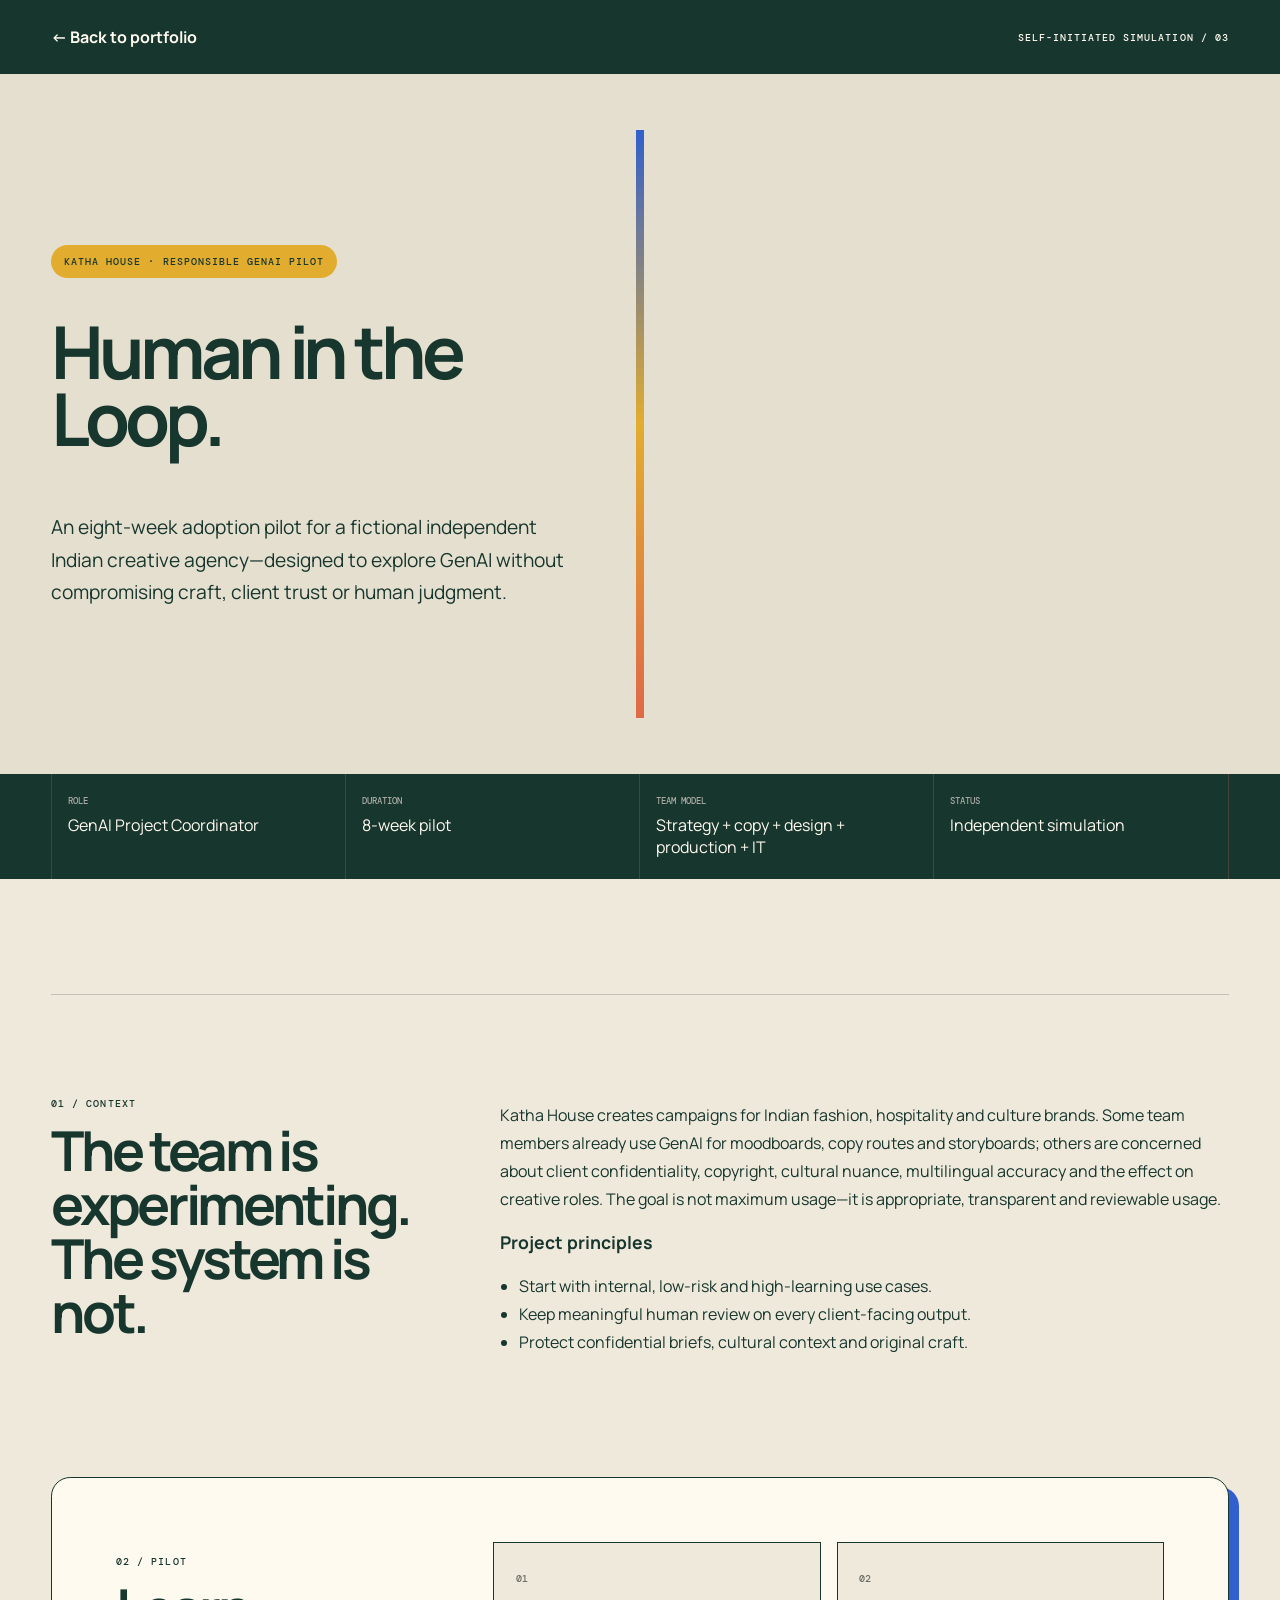
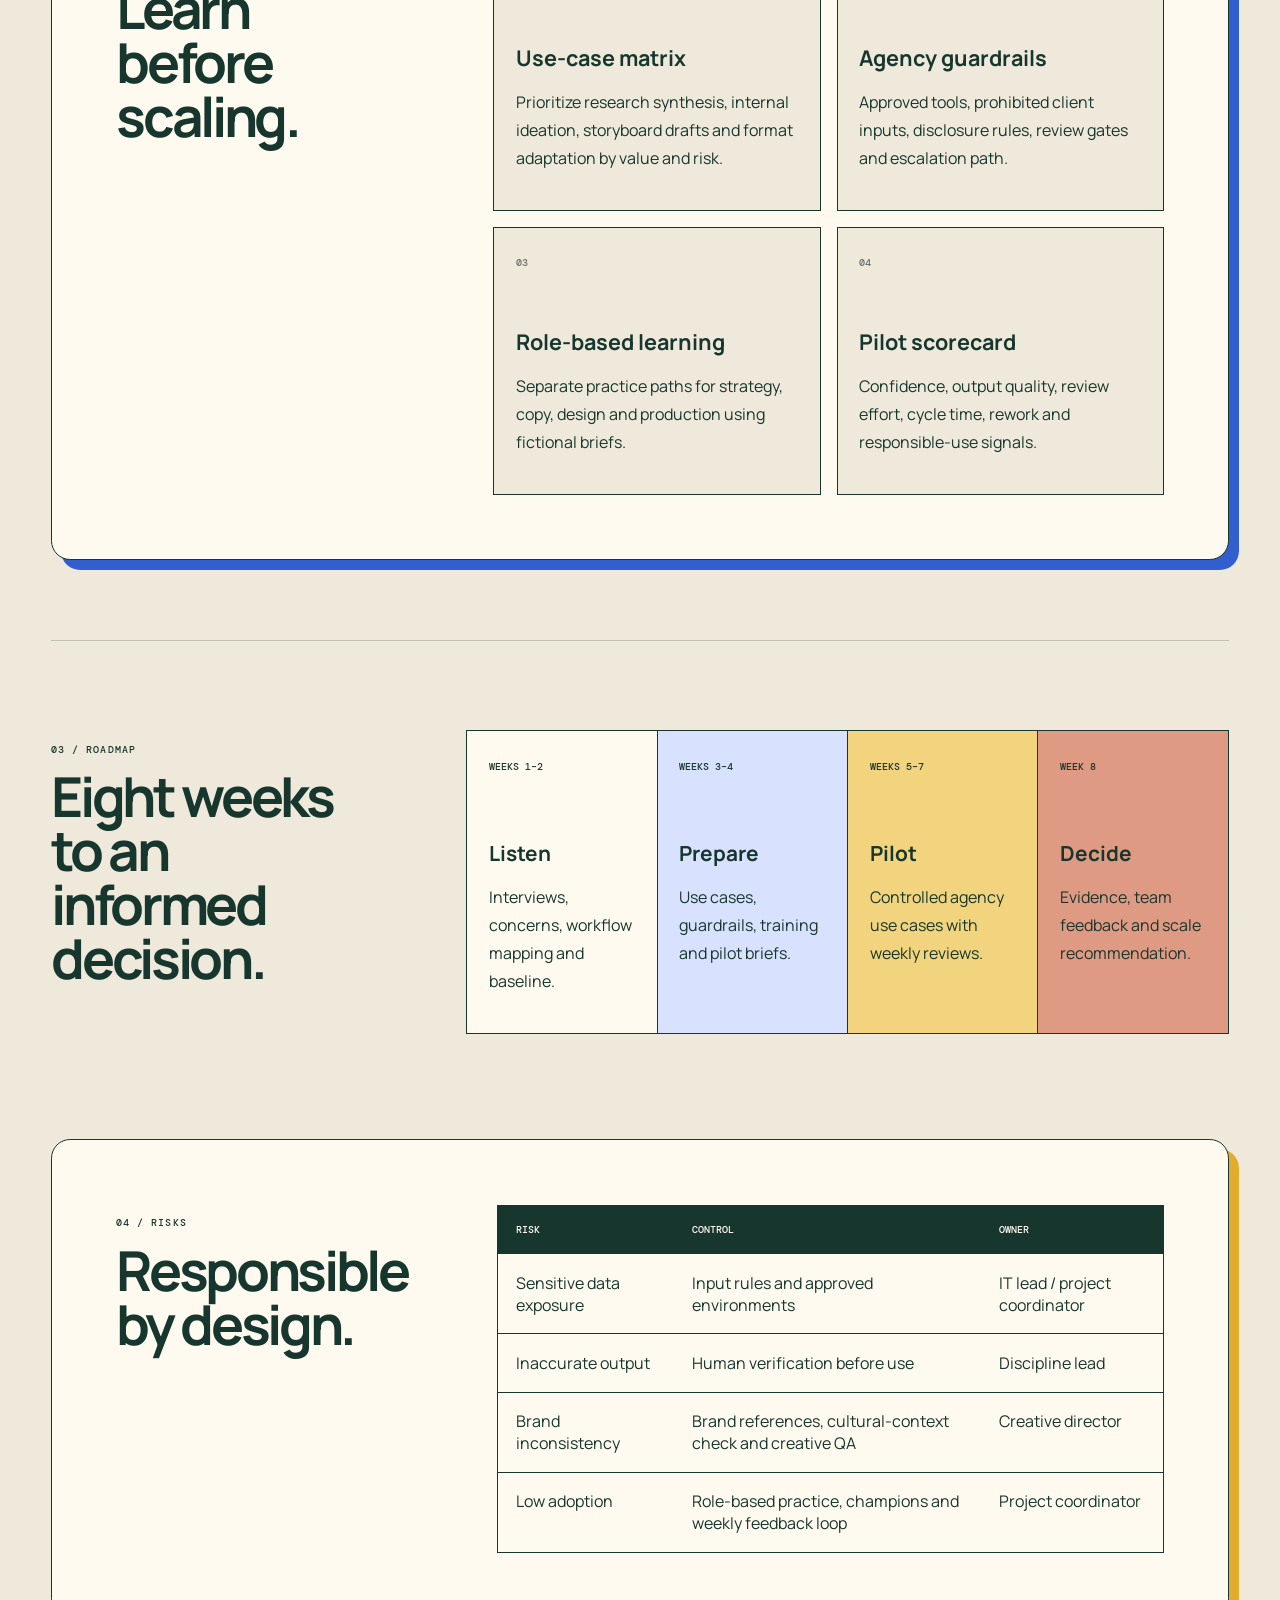
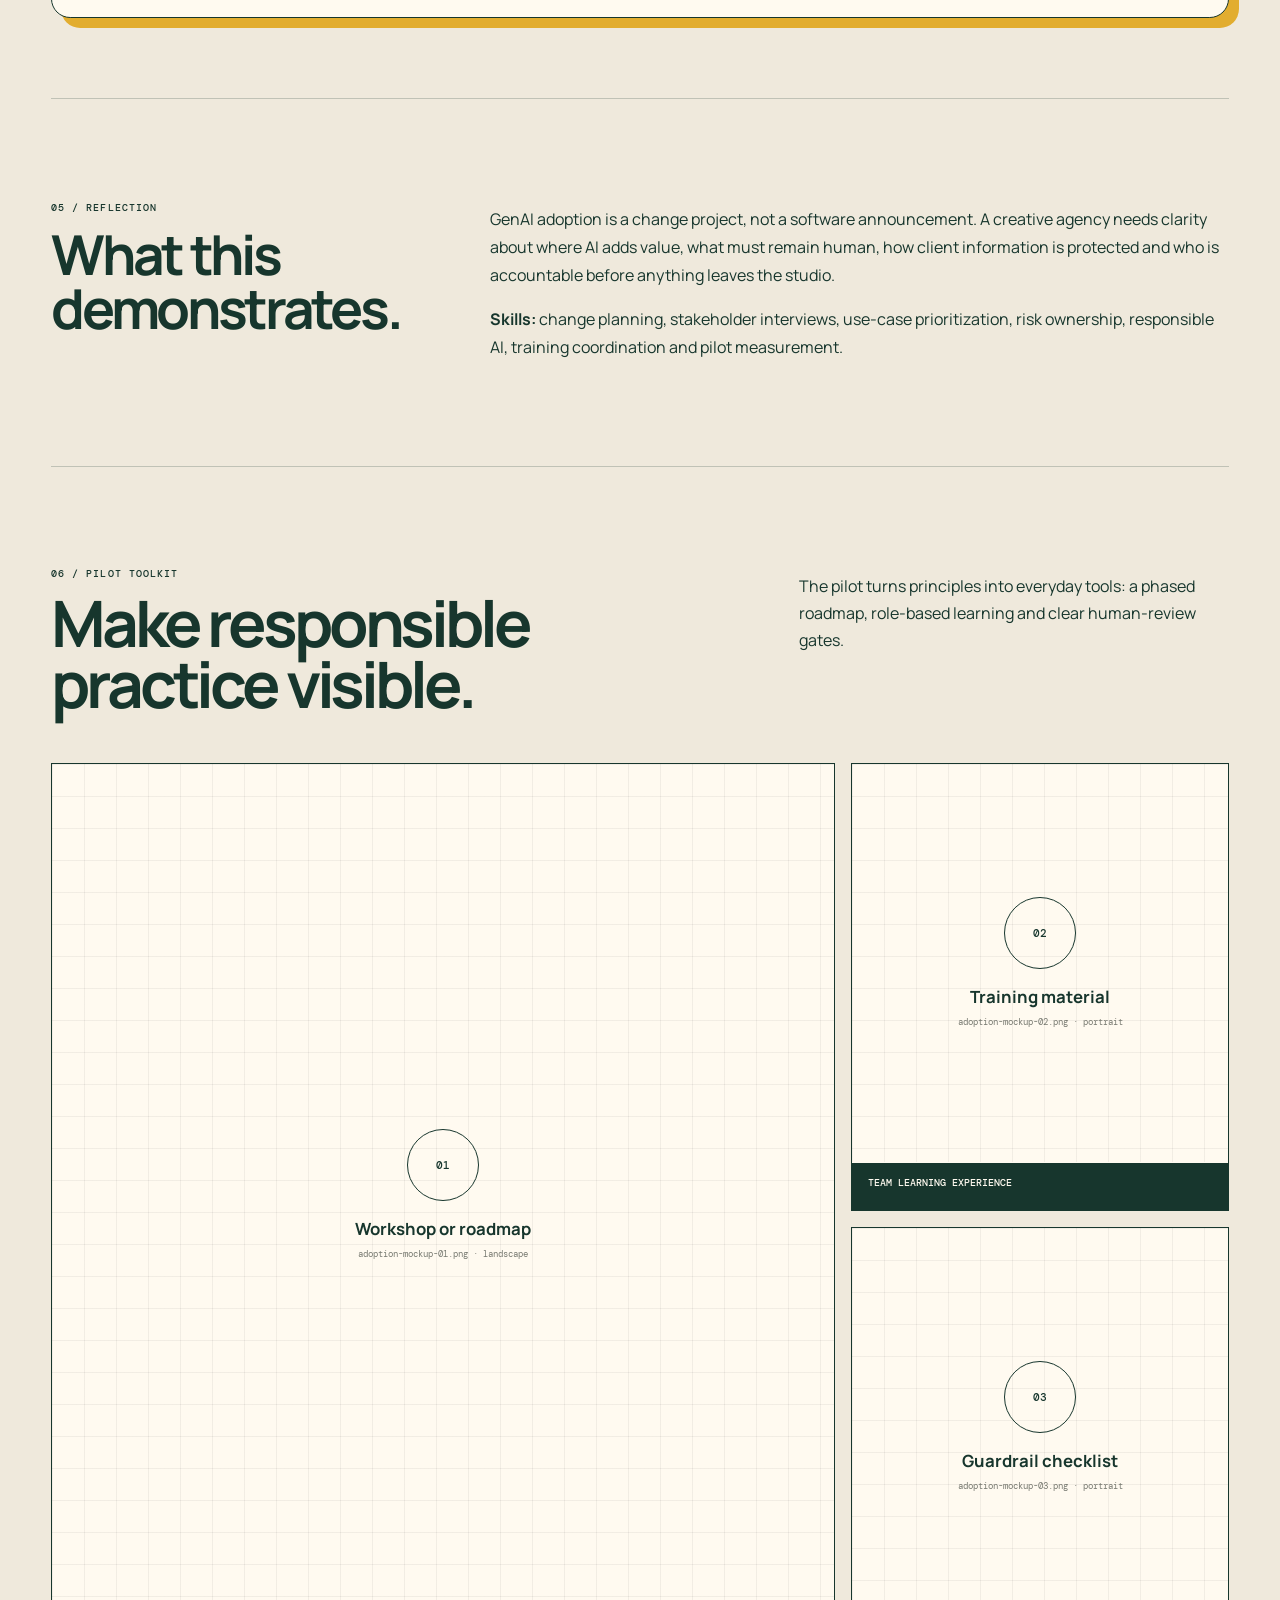
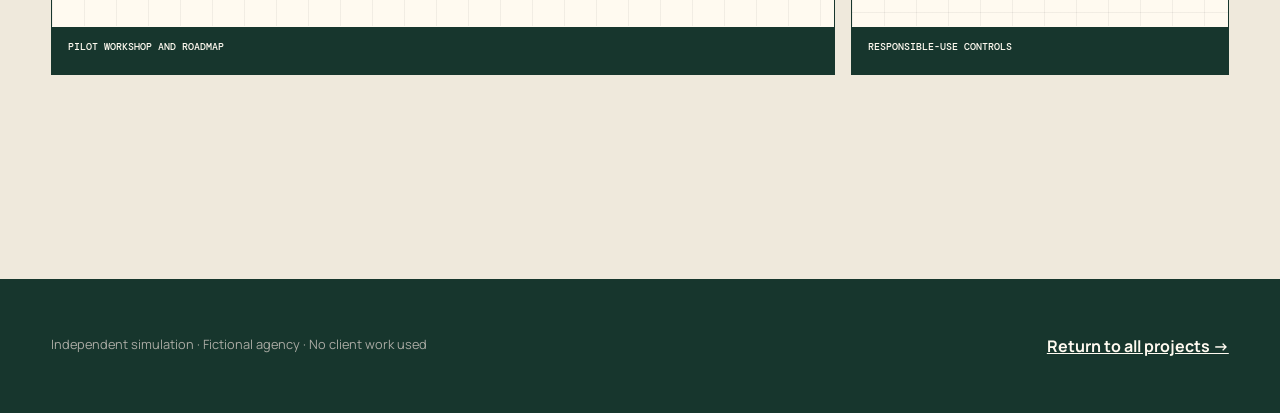
==== project-ai-adoption.html @ fc47e616 "Redesign portfolio project case studies" ====
<!doctype html>
<html lang="en">
<head>
<meta charset="utf-8">
<meta name="viewport" content="width=device-width,initial-scale=1">
<title>Human in the Loop — Aishwarya Jayakrishnan</title>
<link rel="preconnect" href="https://fonts.googleapis.com">
<link rel="preconnect" href="https://fonts.gstatic.com" crossorigin>
<link href="https://fonts.googleapis.com/css2?family=DM+Mono:wght@400;500&family=Manrope:wght@400;500;600;700;800&display=swap" rel="stylesheet">
<link rel="stylesheet" href="project-page.css">
<link rel="stylesheet" href="project-mockups.css">
<link rel="stylesheet" href="project-themes.css">
</head>
<body class="theme-ai">
<nav class="project-nav">
<a href="index.html#work">← Back to portfolio</a>
<span>SELF-INITIATED SIMULATION / 03</span>
</nav>
<header class="project-hero hero-coral">
<span class="label">KATHA HOUSE · RESPONSIBLE GENAI PILOT</span>
<h1>Human in the Loop.</h1>
<p>An eight-week adoption pilot for a fictional independent Indian creative agency—designed to explore GenAI without compromising craft, client trust or human judgment.</p>
</header>
<div class="project-facts">
<div>
<span>ROLE</span>GenAI Project Coordinator</div>
<div>
<span>DURATION</span>8-week pilot</div>
<div>
<span>TEAM MODEL</span>Strategy + copy + design + production + IT</div>
<div>
<span>STATUS</span>Independent simulation</div>
</div>
<main class="project-body">
<section class="project-section">
<div>
<p class="eyebrow">01 / CONTEXT</p>
<h2>The team is experimenting. The system is not.</h2>
</div>
<div>
<p>Katha House creates campaigns for Indian fashion, hospitality and culture brands. Some team members already use GenAI for moodboards, copy routes and storyboards; others are concerned about client confidentiality, copyright, cultural nuance, multilingual accuracy and the effect on creative roles. The goal is not maximum usage—it is appropriate, transparent and reviewable usage.</p>
<h3>Project principles</h3>
<ul>
<li>Start with internal, low-risk and high-learning use cases.</li>
<li>Keep meaningful human review on every client-facing output.</li>
<li>Protect confidential briefs, cultural context and original craft.</li>
</ul>
</div>
</section>
<section class="project-section">
<div>
<p class="eyebrow">02 / PILOT</p>
<h2>Learn before scaling.</h2>
</div>
<div class="deliverable-grid">
<div class="deliverable">
<span>01</span>
<h3>Use-case matrix</h3>
<p>Prioritize research synthesis, internal ideation, storyboard drafts and format adaptation by value and risk.</p>
</div>
<div class="deliverable">
<span>02</span>
<h3>Agency guardrails</h3>
<p>Approved tools, prohibited client inputs, disclosure rules, review gates and escalation path.</p>
</div>
<div class="deliverable">
<span>03</span>
<h3>Role-based learning</h3>
<p>Separate practice paths for strategy, copy, design and production using fictional briefs.</p>
</div>
<div class="deliverable">
<span>04</span>
<h3>Pilot scorecard</h3>
<p>Confidence, output quality, review effort, cycle time, rework and responsible-use signals.</p>
</div>
</div>
</section>
<section class="project-section">
<div>
<p class="eyebrow">03 / ROADMAP</p>
<h2>Eight weeks to an informed decision.</h2>
</div>
<div class="timeline">
<div>
<span>WEEKS 1–2</span>
<h3>Listen</h3>
<p>Interviews, concerns, workflow mapping and baseline.</p>
</div>
<div>
<span>WEEKS 3–4</span>
<h3>Prepare</h3>
<p>Use cases, guardrails, training and pilot briefs.</p>
</div>
<div>
<span>WEEKS 5–7</span>
<h3>Pilot</h3>
<p>Controlled agency use cases with weekly reviews.</p>
</div>
<div>
<span>WEEK 8</span>
<h3>Decide</h3>
<p>Evidence, team feedback and scale recommendation.</p>
</div>
</div>
</section>
<section class="project-section">
<div>
<p class="eyebrow">04 / RISKS</p>
<h2>Responsible by design.</h2>
</div>
<table class="risk-table">
<tr>
<th>RISK</th>
<th>CONTROL</th>
<th>OWNER</th>
</tr>
<tr>
<td>Sensitive data exposure</td>
<td>Input rules and approved environments</td>
<td>IT lead / project coordinator</td>
</tr>
<tr>
<td>Inaccurate output</td>
<td>Human verification before use</td>
<td>Discipline lead</td>
</tr>
<tr>
<td>Brand inconsistency</td>
<td>Brand references, cultural-context check and creative QA</td>
<td>Creative director</td>
</tr>
<tr>
<td>Low adoption</td>
<td>Role-based practice, champions and weekly feedback loop</td>
<td>Project coordinator</td>
</tr>
</table>
</section>
<section class="project-section">
<div>
<p class="eyebrow">05 / REFLECTION</p>
<h2>What this demonstrates.</h2>
</div>
<div>
<p>GenAI adoption is a change project, not a software announcement. A creative agency needs clarity about where AI adds value, what must remain human, how client information is protected and who is accountable before anything leaves the studio.</p>
<p>
<strong>Skills:</strong> change planning, stakeholder interviews, use-case prioritization, risk ownership, responsible AI, training coordination and pilot measurement.</p>
</div>
</section>
<section class="mockup-section">
<div class="mockup-heading"><div><p class="eyebrow">06 / PILOT TOOLKIT</p><h2>Make responsible practice visible.</h2></div><p>The pilot turns principles into everyday tools: a phased roadmap, role-based learning and clear human-review gates.</p></div>
<div class="mockup-grid">
<figure class="mockup-slot mockup-wide"><img src="assets/mockups/adoption-mockup-01.png" alt="GenAI adoption workshop mockup" onerror="this.remove()"><div class="mockup-empty"><span>01</span><strong>Workshop or roadmap</strong><small>adoption-mockup-01.png · landscape</small></div><figcaption>Pilot workshop and roadmap</figcaption></figure>
<figure class="mockup-slot"><img src="assets/mockups/adoption-mockup-02.png" alt="GenAI training material mockup" onerror="this.remove()"><div class="mockup-empty"><span>02</span><strong>Training material</strong><small>adoption-mockup-02.png · portrait</small></div><figcaption>Team learning experience</figcaption></figure>
<figure class="mockup-slot"><img src="assets/mockups/adoption-mockup-03.png" alt="Responsible AI checklist mockup" onerror="this.remove()"><div class="mockup-empty"><span>03</span><strong>Guardrail checklist</strong><small>adoption-mockup-03.png · portrait</small></div><figcaption>Responsible-use controls</figcaption></figure>
</div></section>
</main>
<footer class="project-footer">
<span>Independent simulation · Fictional agency · No client work used</span>
<a href="index.html#work">Return to all projects →</a>
</footer>
</body>
</html>
---- project-page.css ----
:root{--ink:#11120f;--paper:#f5f1e8;--lime:#dfff4f;--blue:#90bdff;--coral:#ff806d;--white:#fffdf7;--line:rgba(17,18,15,.18);--pad:clamp(1.25rem,4vw,4.5rem);--radius:1.2rem}*{box-sizing:border-box}html{scroll-behavior:smooth}body{margin:0;background:var(--paper);color:var(--ink);font-family:Manrope,Arial,sans-serif}.project-nav{height:74px;padding:0 var(--pad);display:flex;align-items:center;justify-content:space-between;background:var(--ink);color:var(--white);position:relative;z-index:3}.project-nav a{color:var(--white);text-decoration:none;font-weight:700}.project-nav span,.label,.eyebrow{font:500 .65rem DM Mono,monospace;letter-spacing:.1em}.project-hero{min-height:700px;padding:clamp(4rem,8vw,7rem) calc(50% + 3rem) clamp(3rem,6vw,5rem) var(--pad);display:flex;flex-direction:column;justify-content:center;position:relative;overflow:hidden;background:var(--paper)}.project-hero:before{content:"";position:absolute;left:50%;right:0;top:0;bottom:0;background-position:center;background-size:cover}.project-hero:after{content:"";position:absolute;left:calc(50% - 14px);top:8%;width:28px;height:84%;background:var(--coral);z-index:0}.hero-lime:before{background-image:url('assets/projects/campaign-sprint.png')}.hero-blue:before{background-image:url('assets/projects/workflow-rescue.png')}.hero-coral:before{background-image:url('assets/projects/ai-adoption.png')}.project-hero>*{position:relative;z-index:1}.project-hero .label{display:inline-block;align-self:flex-start;border:1px solid;border-radius:100px;padding:.6rem .8rem}.project-hero h1{font-size:clamp(3.2rem,5.7vw,6.1rem);line-height:.92;letter-spacing:-.07em;max-width:780px;margin:2.5rem 0}.project-hero>p{font-size:clamp(1rem,1.5vw,1.25rem);line-height:1.7;max-width:620px}.project-facts{display:grid;grid-template-columns:repeat(4,1fr);background:var(--ink);color:var(--white);padding:0 var(--pad)}.project-facts div{padding:1.3rem 1rem;border-right:1px solid #44463e}.project-facts div:first-child{border-left:1px solid #44463e}.project-facts span{display:block;font:500 .58rem DM Mono;color:#a9aaa3;margin-bottom:.45rem}.project-body{padding:clamp(5rem,9vw,8rem) var(--pad);max-width:1500px;margin:auto}.project-section{display:grid;grid-template-columns:.6fr 1.4fr;gap:clamp(2rem,7vw,8rem);padding:clamp(3.5rem,7vw,6rem) 0;border-top:1px solid var(--line);align-items:start}.project-section:nth-child(even){background:var(--white);border:1px solid var(--ink);border-radius:var(--radius);padding:clamp(2rem,5vw,4rem);margin:1rem 0 5rem;box-shadow:10px 10px 0 var(--blue)}.project-section:nth-child(4){box-shadow:10px 10px 0 var(--coral)}.project-section h2{font-size:clamp(2.2rem,4.3vw,4.7rem);line-height:.98;letter-spacing:-.06em;margin:.7rem 0 0}.project-section p,.project-section li{line-height:1.75}.project-section ul{padding-left:1.2rem}.project-section h3{font-size:1.1rem}.deliverable-grid{display:grid;grid-template-columns:repeat(2,1fr);gap:1rem}.deliverable{border:1px solid;padding:1.35rem;min-height:210px;background:var(--paper);position:relative;transition:.25s}.deliverable:hover{transform:translateY(-6px);box-shadow:6px 7px 0 var(--ink)}.deliverable span{font:500 .62rem DM Mono;color:#6b6d65}.deliverable h3{font-size:1.35rem;margin:3.5rem 0 .5rem}.timeline{display:grid;grid-template-columns:repeat(4,1fr)}.timeline div{padding:1.35rem;border:1px solid var(--ink);margin-left:-1px;background:var(--white);min-height:220px}.timeline div:nth-child(2){background:#d9d0ff}.timeline div:nth-child(3){background:#ffd0c8}.timeline div:nth-child(4){background:#ffe3a2}.timeline span{font:500 .6rem DM Mono}.timeline h3{margin:4rem 0 .6rem;font-size:1.3rem}.risk-table{width:100%;border-collapse:collapse;background:var(--white);border:1px solid}.risk-table th,.risk-table td{text-align:left;border-top:1px solid;padding:1.1rem;vertical-align:top}.risk-table th{font:500 .6rem DM Mono;background:var(--ink);color:var(--white)}.project-footer{background:var(--ink);color:var(--white);padding:3.5rem var(--pad);display:flex;justify-content:space-between;gap:2rem}.project-footer a{color:var(--white);font-weight:700}.project-footer span{color:#a9aaa3;font-size:.8rem}@media(max-width:900px){.project-hero{padding:3rem var(--pad) 60vw;min-height:820px}.project-hero:before{left:0;top:auto;height:54vw}.project-hero:after{display:none}.project-facts{grid-template-columns:1fr 1fr}.project-section{grid-template-columns:1fr}.deliverable-grid{grid-template-columns:1fr}.timeline{grid-template-columns:1fr 1fr}}@media(max-width:600px){.project-nav span{display:none}.project-facts,.timeline{grid-template-columns:1fr}.project-facts div{border-left:1px solid #44463e}.project-footer{flex-direction:column}}
---- project-mockups.css ----
.mockup-section{padding:clamp(3rem,7vw,6rem) 0;border-top:1px solid var(--line)}.mockup-heading{display:grid;grid-template-columns:1.2fr .8fr;gap:clamp(2rem,8vw,8rem);margin-bottom:3rem}.mockup-heading h2{font-size:clamp(2.5rem,5vw,5.5rem);line-height:.95;letter-spacing:-.065em;margin:.8rem 0 0}.mockup-heading>p{line-height:1.7;max-width:520px}.mockup-grid{display:grid;grid-template-columns:1.35fr .65fr;grid-template-rows:repeat(2,minmax(270px,35vw));gap:1rem}.mockup-slot{margin:0;border:1px solid var(--ink);background:var(--white);position:relative;overflow:hidden;display:flex;flex-direction:column}.mockup-wide{grid-row:1/3}.mockup-slot>img{width:100%;height:calc(100% - 48px);object-fit:cover;display:block}.mockup-slot:has(>img) .mockup-empty{display:none}.mockup-empty{flex:1;display:flex;flex-direction:column;align-items:center;justify-content:center;text-align:center;background-image:linear-gradient(rgba(17,18,15,.055) 1px,transparent 1px),linear-gradient(90deg,rgba(17,18,15,.055) 1px,transparent 1px);background-size:32px 32px}.mockup-empty>span{width:4.5rem;height:4.5rem;border:1px solid;border-radius:50%;display:grid;place-items:center;font:500 .7rem DM Mono;margin-bottom:1rem}.mockup-empty strong{font-size:1.05rem}.mockup-empty small{font:400 .58rem DM Mono;color:#777970;margin-top:.5rem}.mockup-slot figcaption{height:48px;border-top:1px solid;padding:.85rem 1rem;font:500 .62rem DM Mono;text-transform:uppercase;background:var(--white)}@media(max-width:600px){.mockup-heading{grid-template-columns:1fr}.mockup-grid{grid-template-columns:1fr;grid-template-rows:repeat(3,380px)}.mockup-wide{grid-row:auto}}
---- project-themes.css ----
/* Distinct fictional brand worlds, held together by the shared portfolio grid. */
.theme-restaurant{--paper:#f3ead9;--white:#fff9ed;--ink:#173d32;--line:rgba(23,61,50,.24);--blue:#c59651;--coral:#d66335;background:#f3ead9}
.theme-restaurant .project-nav,.theme-restaurant .project-footer,.theme-restaurant .project-facts,.theme-restaurant .risk-table th{background:#173d32}
.theme-restaurant .project-hero{background:#efe3cf}.theme-restaurant .project-hero:before{background-image:url('assets/mockups/campaign-mockup-01.png')}.theme-restaurant .project-hero:after{background:#c59651;width:10px;left:calc(50% - 5px)}
.theme-restaurant .project-hero h1{font-family:Georgia,'Times New Roman',serif;font-weight:400;letter-spacing:-.055em}.theme-restaurant .project-hero .label{border-color:#c59651;color:#8d562b}
.theme-restaurant .project-section:nth-child(even){background:#fff9ed;box-shadow:10px 10px 0 #c59651}.theme-restaurant .project-section:nth-child(4){box-shadow:10px 10px 0 #d66335}
.theme-restaurant .deliverable{background:#f6eddd;border-color:#173d32}.theme-restaurant .timeline div:nth-child(2){background:#ead5a9}.theme-restaurant .timeline div:nth-child(3){background:#e7a66f}.theme-restaurant .timeline div:nth-child(4){background:#a9c0a5}
.theme-restaurant .mockup-slot{border-color:#173d32}.theme-restaurant .mockup-slot figcaption{background:#173d32;color:#fff9ed}
.theme-fashion{--paper:#f4f1ea;--white:#fff;--ink:#090909;--line:rgba(9,9,9,.28);--blue:#1747ff;--coral:#ff3ca6;background:#f4f1ea}
.theme-fashion .project-nav,.theme-fashion .project-footer,.theme-fashion .project-facts,.theme-fashion .risk-table th{background:#090909}.theme-fashion .project-hero{background:#1747ff;color:#fff;padding-right:calc(50% + 3rem)}
.theme-fashion .project-hero:before{background-image:url('assets/mockups/workflow-mockup-01.png')}.theme-fashion .project-hero:after{background:#ff3ca6;transform:skew(-7deg);width:18px;left:calc(50% - 9px)}
.theme-fashion .project-hero h1{text-transform:uppercase;font-weight:800;letter-spacing:-.075em}.theme-fashion .project-hero .label{background:#ff3ca6;color:#090909;border:0;transform:rotate(-1deg)}
.theme-fashion .project-section:nth-child(even){box-shadow:10px 10px 0 #1747ff}.theme-fashion .project-section:nth-child(4){box-shadow:10px 10px 0 #ff3ca6}
.theme-fashion .deliverable{background:#fff}.theme-fashion .deliverable:nth-child(2),.theme-fashion .timeline div:nth-child(2){background:#d7ff35}.theme-fashion .deliverable:nth-child(3),.theme-fashion .timeline div:nth-child(3){background:#ffb8dd}.theme-fashion .timeline div:nth-child(4){background:#b9c8ff}
.theme-fashion .mockup-heading h2{text-transform:uppercase}.theme-fashion .mockup-slot figcaption{background:#090909;color:#fff}
.theme-ai{--paper:#efe9dc;--white:#fffaf0;--ink:#17362d;--line:rgba(23,54,45,.22);--blue:#315fce;--coral:#df6948;background:#efe9dc}
.theme-ai .project-nav,.theme-ai .project-footer,.theme-ai .project-facts,.theme-ai .risk-table th{background:#17362d}.theme-ai .project-hero{background:#e5dfcf}.theme-ai .project-hero:before{background-image:url('assets/mockups/adoption-mockup-01.png')}.theme-ai .project-hero:after{background:linear-gradient(#315fce,#e2ad2f,#df6948);width:8px;left:calc(50% - 4px)}
.theme-ai .project-hero .label{background:#e2ad2f;border:0;color:#17362d}.theme-ai .project-section:nth-child(even){background:#fffaf0;box-shadow:10px 10px 0 #315fce}.theme-ai .project-section:nth-child(4){box-shadow:10px 10px 0 #e2ad2f}
.theme-ai .timeline div:nth-child(2){background:#d8e2ff}.theme-ai .timeline div:nth-child(3){background:#f2d47e}.theme-ai .timeline div:nth-child(4){background:#df9a83}.theme-ai .mockup-slot figcaption{background:#17362d;color:#fffaf0}
@media(max-width:900px){.theme-fashion .project-hero{padding:3rem var(--pad) 60vw}}
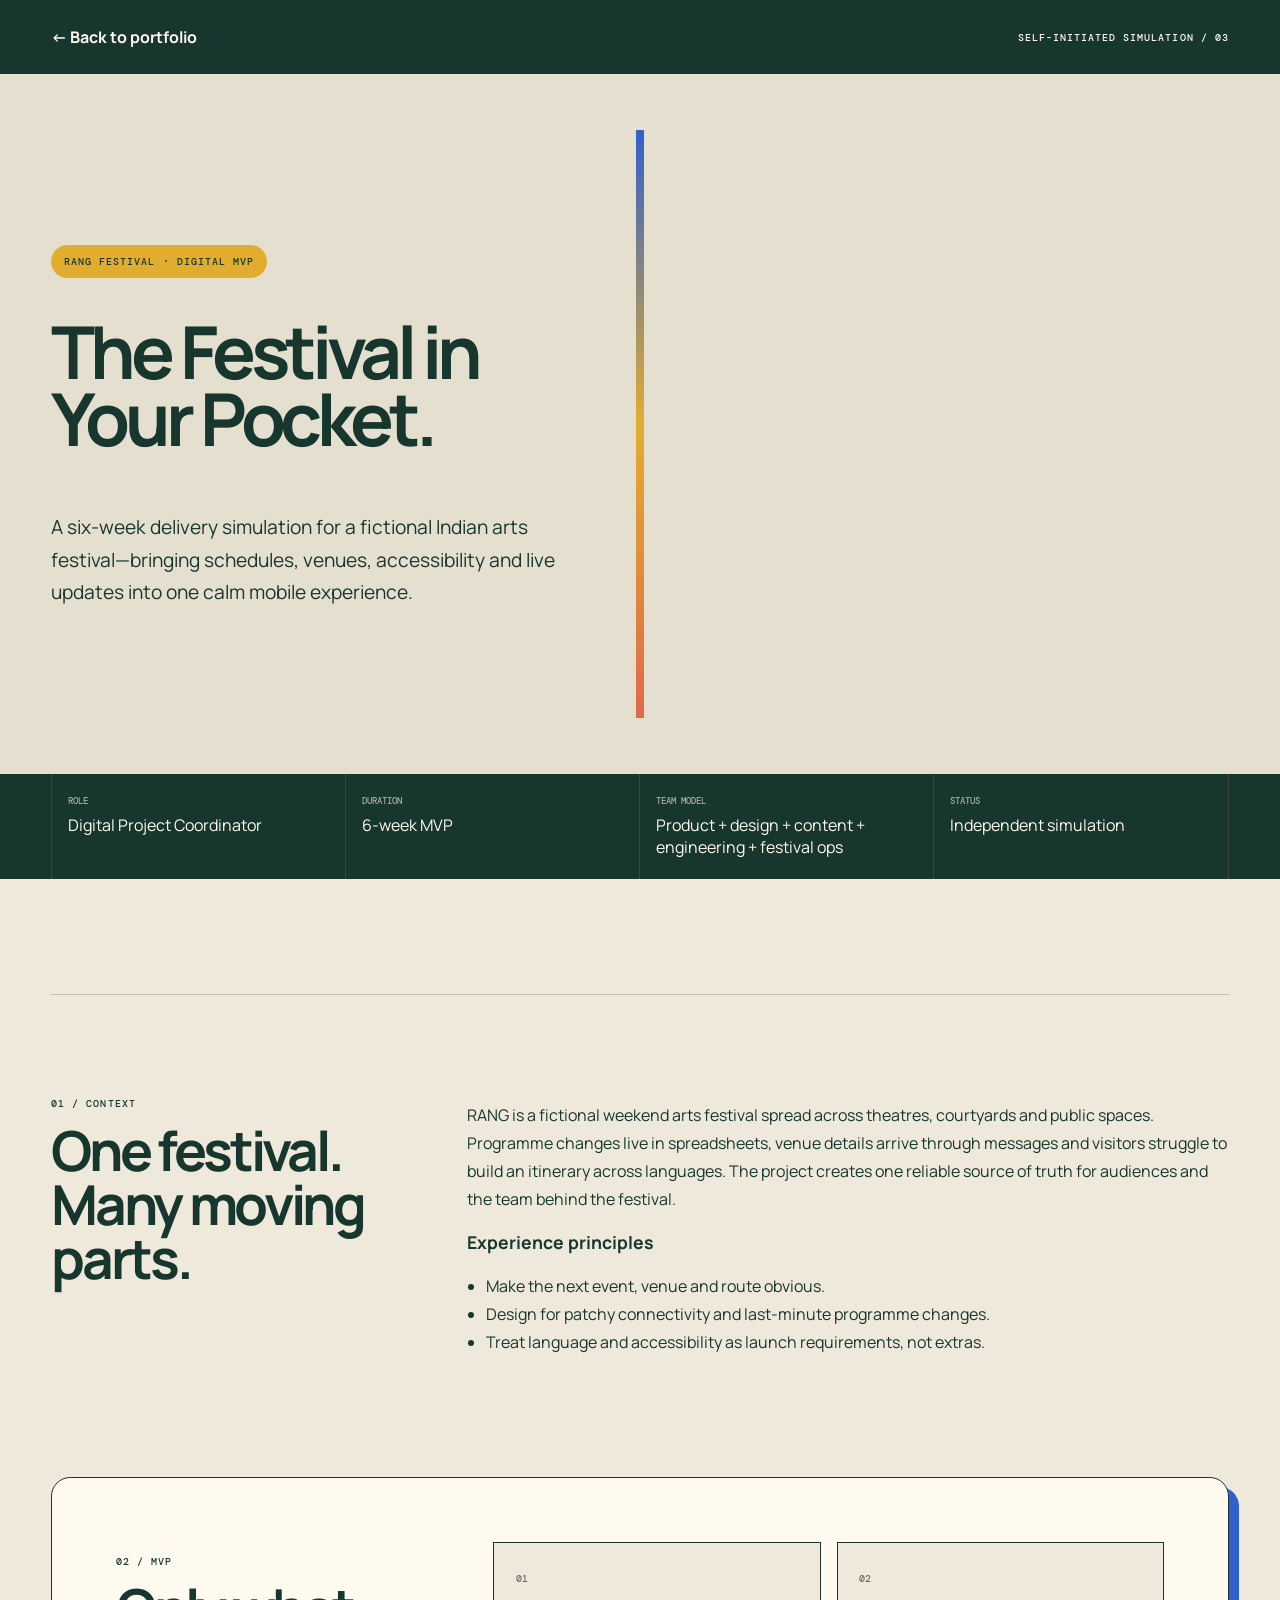
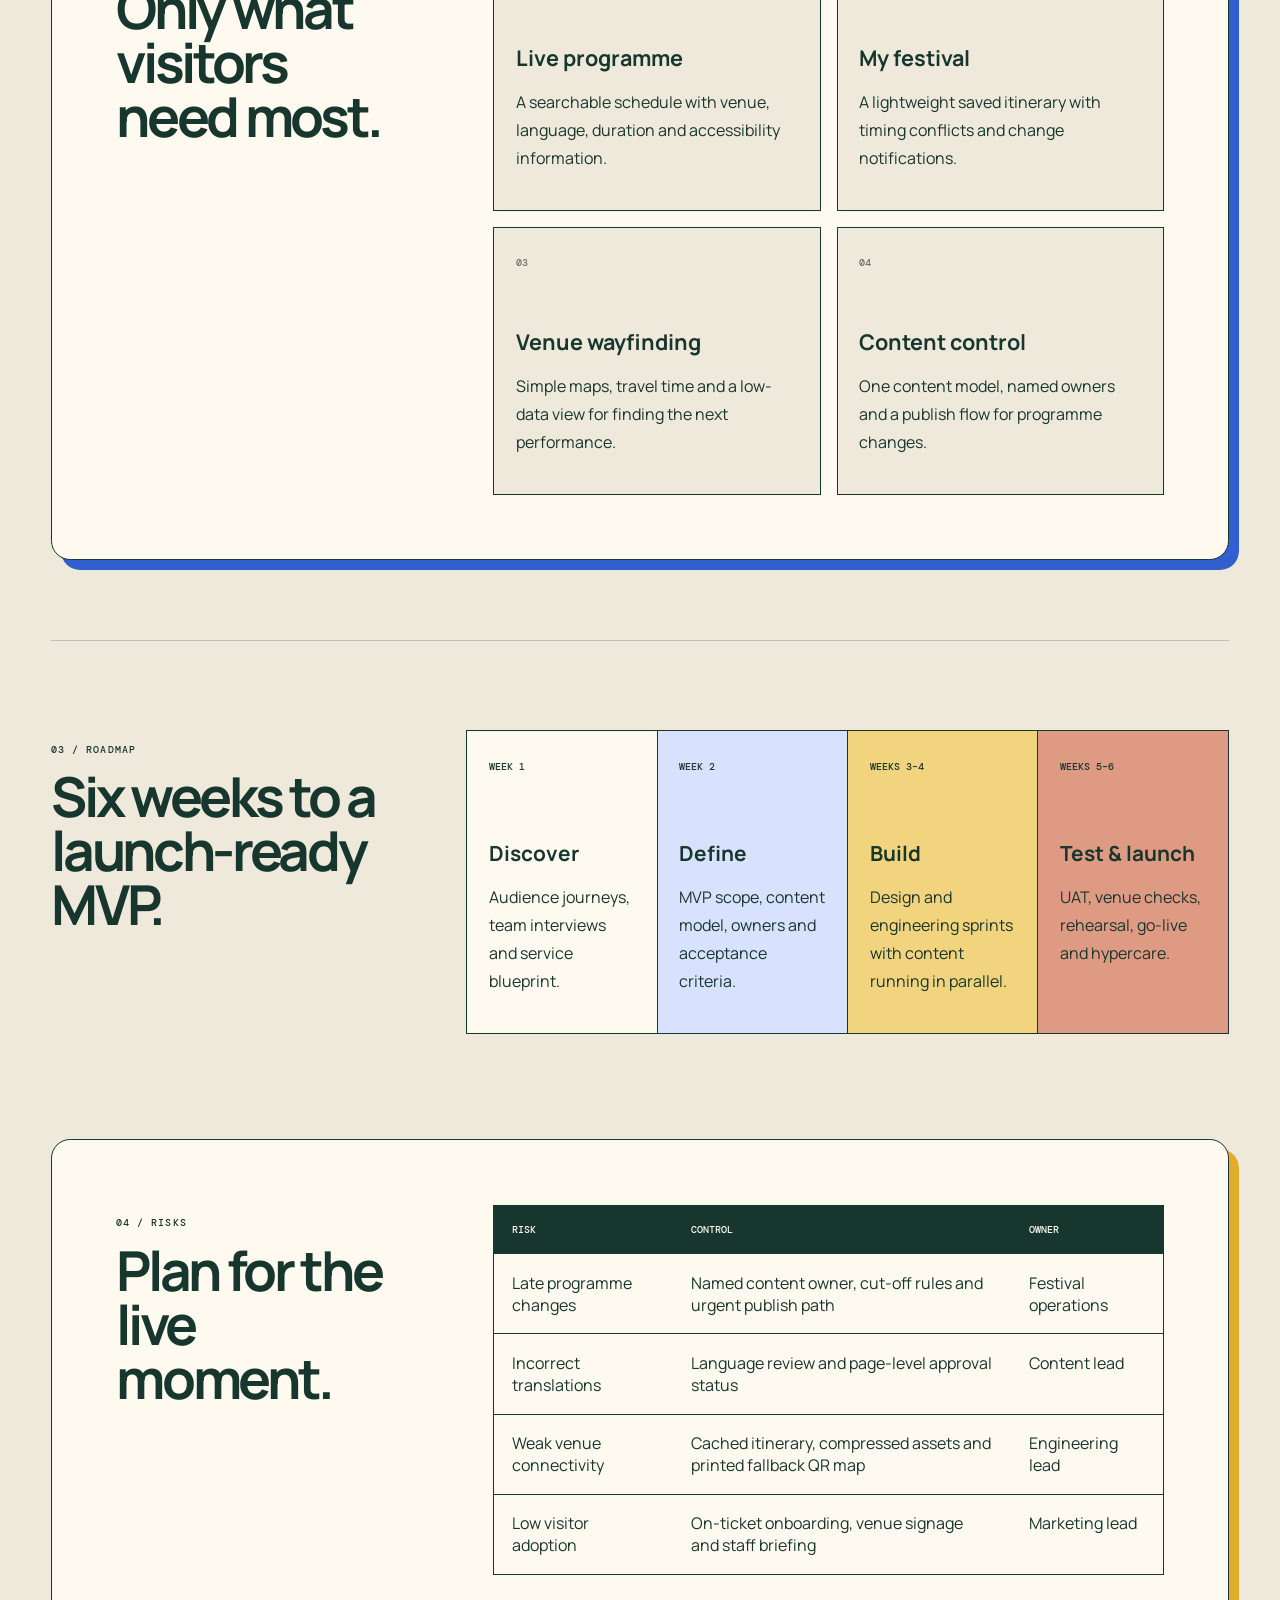
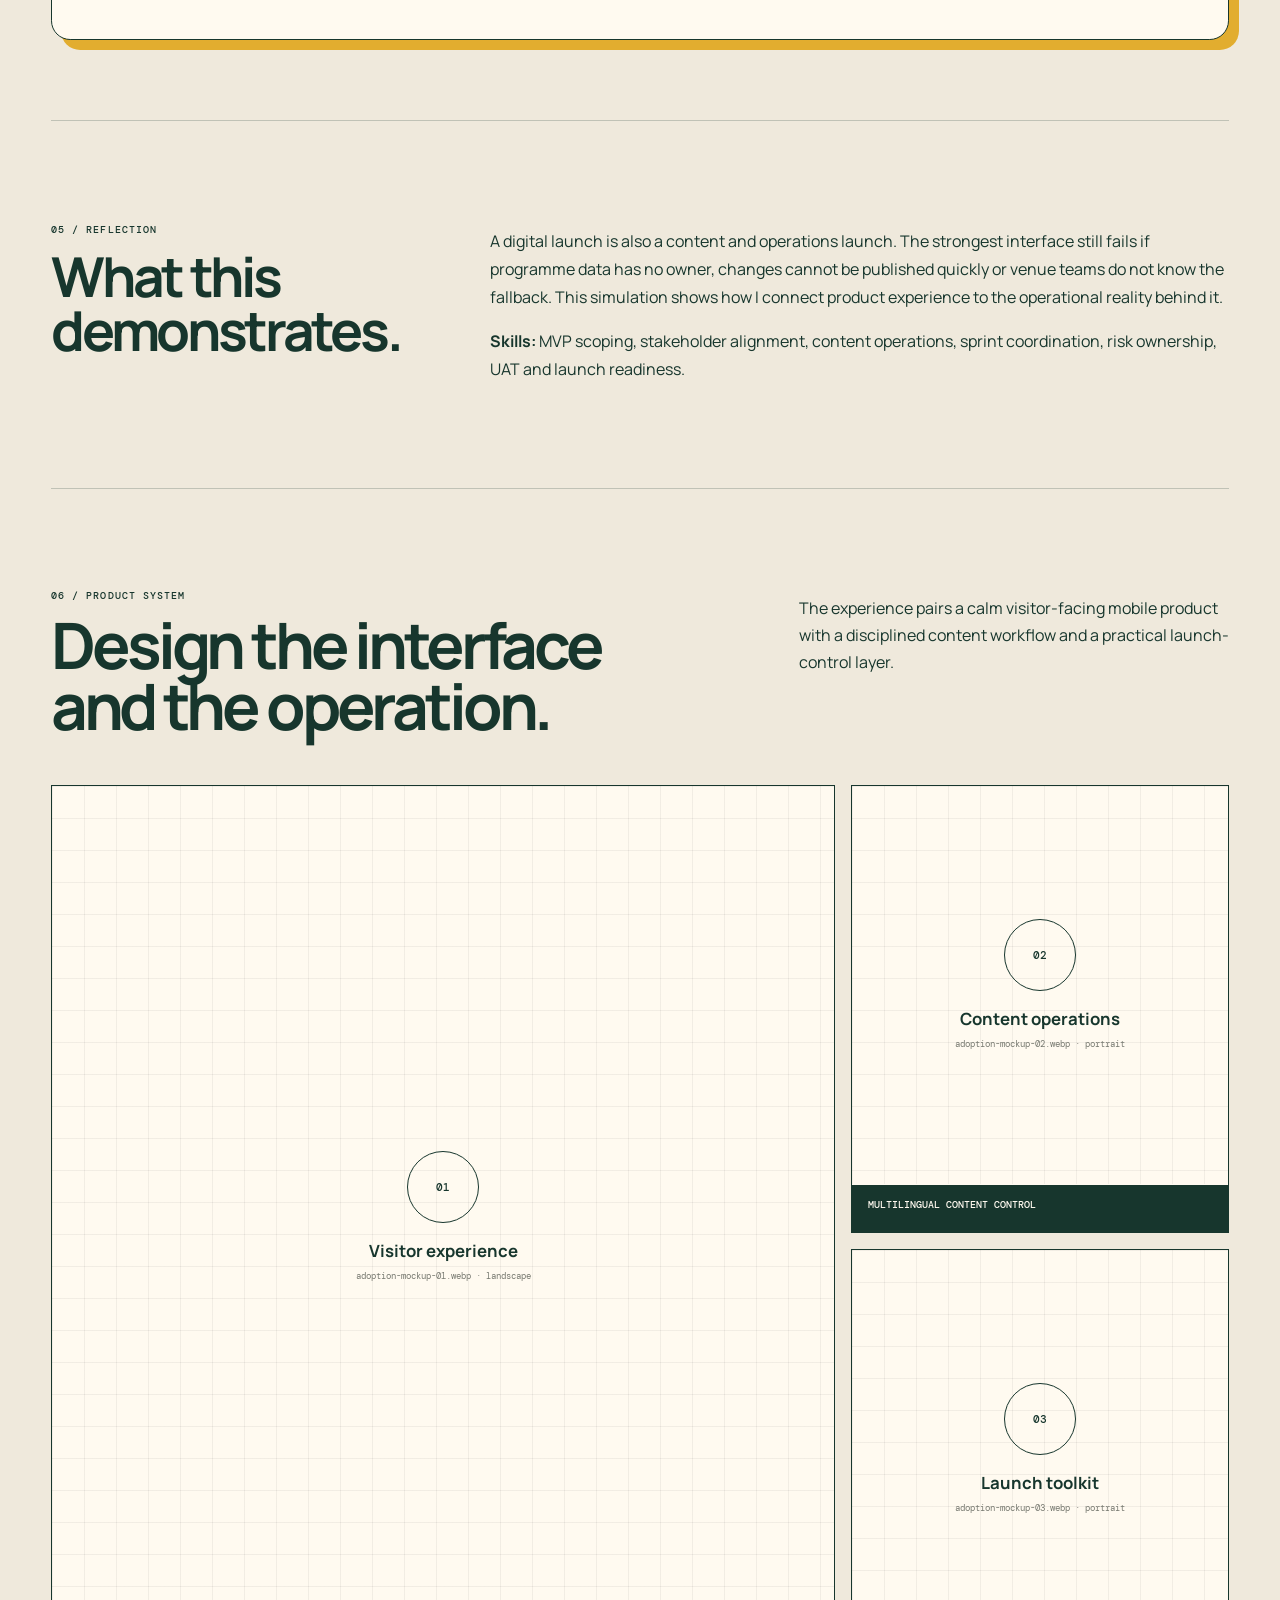
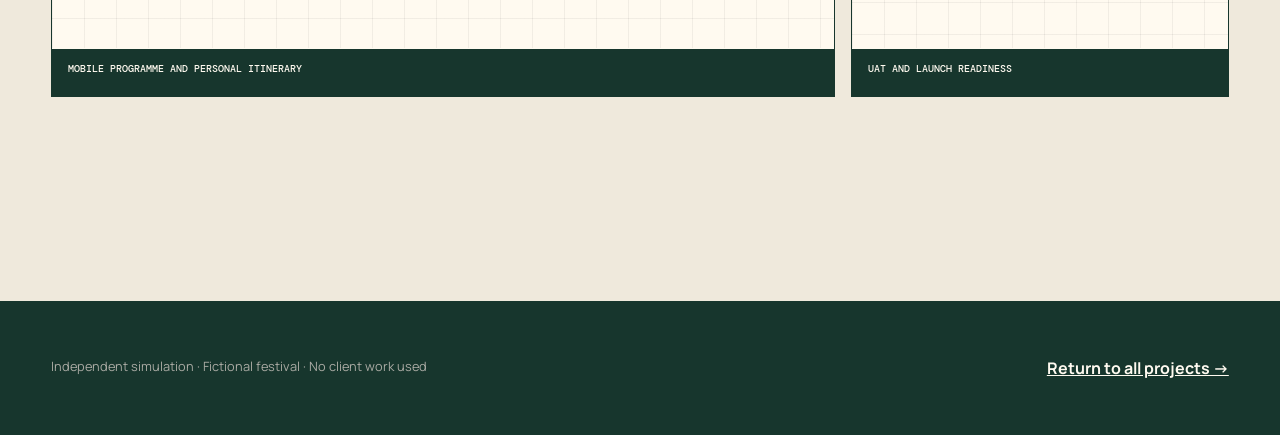
==== commit 8f8aedca: "Update portfolio projects and creative gallery" ====
--- a/project-ai-adoption.html
+++ b/project-ai-adoption.html
@@ -3,13 +3,14 @@
 <head>
 <meta charset="utf-8">
 <meta name="viewport" content="width=device-width,initial-scale=1">
-<title>Human in the Loop — Aishwarya Jayakrishnan</title>
+<title>The Festival in Your Pocket — Aishwarya Jayakrishnan</title>
 <link rel="preconnect" href="https://fonts.googleapis.com">
 <link rel="preconnect" href="https://fonts.gstatic.com" crossorigin>
 <link href="https://fonts.googleapis.com/css2?family=DM+Mono:wght@400;500&family=Manrope:wght@400;500;600;700;800&display=swap" rel="stylesheet">
 <link rel="stylesheet" href="project-page.css">
 <link rel="stylesheet" href="project-mockups.css">
 <link rel="stylesheet" href="project-themes.css">
+<link rel="stylesheet" href="mobile.css">
 </head>
 <body class="theme-ai">
 <nav class="project-nav">
@@ -17,17 +18,17 @@
 <span>SELF-INITIATED SIMULATION / 03</span>
 </nav>
 <header class="project-hero hero-coral">
-<span class="label">KATHA HOUSE · RESPONSIBLE GENAI PILOT</span>
-<h1>Human in the Loop.</h1>
-<p>An eight-week adoption pilot for a fictional independent Indian creative agency—designed to explore GenAI without compromising craft, client trust or human judgment.</p>
+<span class="label">RANG FESTIVAL · DIGITAL MVP</span>
+<h1>The Festival in Your Pocket.</h1>
+<p>A six-week delivery simulation for a fictional Indian arts festival—bringing schedules, venues, accessibility and live updates into one calm mobile experience.</p>
 </header>
 <div class="project-facts">
 <div>
-<span>ROLE</span>GenAI Project Coordinator</div>
+<span>ROLE</span>Digital Project Coordinator</div>
 <div>
-<span>DURATION</span>8-week pilot</div>
+<span>DURATION</span>6-week MVP</div>
 <div>
-<span>TEAM MODEL</span>Strategy + copy + design + production + IT</div>
+<span>TEAM MODEL</span>Product + design + content + engineering + festival ops</div>
 <div>
 <span>STATUS</span>Independent simulation</div>
 </div>
@@ -35,78 +36,78 @@
 <section class="project-section">
 <div>
 <p class="eyebrow">01 / CONTEXT</p>
-<h2>The team is experimenting. The system is not.</h2>
+<h2>One festival. Many moving parts.</h2>
 </div>
 <div>
-<p>Katha House creates campaigns for Indian fashion, hospitality and culture brands. Some team members already use GenAI for moodboards, copy routes and storyboards; others are concerned about client confidentiality, copyright, cultural nuance, multilingual accuracy and the effect on creative roles. The goal is not maximum usage—it is appropriate, transparent and reviewable usage.</p>
-<h3>Project principles</h3>
-<ul>
-<li>Start with internal, low-risk and high-learning use cases.</li>
-<li>Keep meaningful human review on every client-facing output.</li>
-<li>Protect confidential briefs, cultural context and original craft.</li>
+<p>RANG is a fictional weekend arts festival spread across theatres, courtyards and public spaces. Programme changes live in spreadsheets, venue details arrive through messages and visitors struggle to build an itinerary across languages. The project creates one reliable source of truth for audiences and the team behind the festival.</p>
+<h3>Experience principles</h3>
+<ul>
+<li>Make the next event, venue and route obvious.</li>
+<li>Design for patchy connectivity and last-minute programme changes.</li>
+<li>Treat language and accessibility as launch requirements, not extras.</li>
 </ul>
 </div>
 </section>
 <section class="project-section">
 <div>
-<p class="eyebrow">02 / PILOT</p>
-<h2>Learn before scaling.</h2>
+<p class="eyebrow">02 / MVP</p>
+<h2>Only what visitors need most.</h2>
 </div>
 <div class="deliverable-grid">
 <div class="deliverable">
 <span>01</span>
-<h3>Use-case matrix</h3>
-<p>Prioritize research synthesis, internal ideation, storyboard drafts and format adaptation by value and risk.</p>
+<h3>Live programme</h3>
+<p>A searchable schedule with venue, language, duration and accessibility information.</p>
 </div>
 <div class="deliverable">
 <span>02</span>
-<h3>Agency guardrails</h3>
-<p>Approved tools, prohibited client inputs, disclosure rules, review gates and escalation path.</p>
+<h3>My festival</h3>
+<p>A lightweight saved itinerary with timing conflicts and change notifications.</p>
 </div>
 <div class="deliverable">
 <span>03</span>
-<h3>Role-based learning</h3>
-<p>Separate practice paths for strategy, copy, design and production using fictional briefs.</p>
+<h3>Venue wayfinding</h3>
+<p>Simple maps, travel time and a low-data view for finding the next performance.</p>
 </div>
 <div class="deliverable">
 <span>04</span>
-<h3>Pilot scorecard</h3>
-<p>Confidence, output quality, review effort, cycle time, rework and responsible-use signals.</p>
+<h3>Content control</h3>
+<p>One content model, named owners and a publish flow for programme changes.</p>
 </div>
 </div>
 </section>
 <section class="project-section">
 <div>
 <p class="eyebrow">03 / ROADMAP</p>
-<h2>Eight weeks to an informed decision.</h2>
+<h2>Six weeks to a launch-ready MVP.</h2>
 </div>
 <div class="timeline">
 <div>
-<span>WEEKS 1–2</span>
-<h3>Listen</h3>
-<p>Interviews, concerns, workflow mapping and baseline.</p>
+<span>WEEK 1</span>
+<h3>Discover</h3>
+<p>Audience journeys, team interviews and service blueprint.</p>
 </div>
 <div>
-<span>WEEKS 3–4</span>
-<h3>Prepare</h3>
-<p>Use cases, guardrails, training and pilot briefs.</p>
+<span>WEEK 2</span>
+<h3>Define</h3>
+<p>MVP scope, content model, owners and acceptance criteria.</p>
 </div>
 <div>
-<span>WEEKS 5–7</span>
-<h3>Pilot</h3>
-<p>Controlled agency use cases with weekly reviews.</p>
+<span>WEEKS 3–4</span>
+<h3>Build</h3>
+<p>Design and engineering sprints with content running in parallel.</p>
 </div>
 <div>
-<span>WEEK 8</span>
-<h3>Decide</h3>
-<p>Evidence, team feedback and scale recommendation.</p>
+<span>WEEKS 5–6</span>
+<h3>Test & launch</h3>
+<p>UAT, venue checks, rehearsal, go-live and hypercare.</p>
 </div>
 </div>
 </section>
 <section class="project-section">
 <div>
 <p class="eyebrow">04 / RISKS</p>
-<h2>Responsible by design.</h2>
+<h2>Plan for the live moment.</h2>
 </div>
 <table class="risk-table">
 <tr>
@@ -115,24 +116,24 @@
 <th>OWNER</th>
 </tr>
 <tr>
-<td>Sensitive data exposure</td>
-<td>Input rules and approved environments</td>
-<td>IT lead / project coordinator</td>
+<td>Late programme changes</td>
+<td>Named content owner, cut-off rules and urgent publish path</td>
+<td>Festival operations</td>
 </tr>
 <tr>
-<td>Inaccurate output</td>
-<td>Human verification before use</td>
-<td>Discipline lead</td>
+<td>Incorrect translations</td>
+<td>Language review and page-level approval status</td>
+<td>Content lead</td>
 </tr>
 <tr>
-<td>Brand inconsistency</td>
-<td>Brand references, cultural-context check and creative QA</td>
-<td>Creative director</td>
+<td>Weak venue connectivity</td>
+<td>Cached itinerary, compressed assets and printed fallback QR map</td>
+<td>Engineering lead</td>
 </tr>
 <tr>
-<td>Low adoption</td>
-<td>Role-based practice, champions and weekly feedback loop</td>
-<td>Project coordinator</td>
+<td>Low visitor adoption</td>
+<td>On-ticket onboarding, venue signage and staff briefing</td>
+<td>Marketing lead</td>
 </tr>
 </table>
 </section>
@@ -142,21 +143,21 @@
 <h2>What this demonstrates.</h2>
 </div>
 <div>
-<p>GenAI adoption is a change project, not a software announcement. A creative agency needs clarity about where AI adds value, what must remain human, how client information is protected and who is accountable before anything leaves the studio.</p>
+<p>A digital launch is also a content and operations launch. The strongest interface still fails if programme data has no owner, changes cannot be published quickly or venue teams do not know the fallback. This simulation shows how I connect product experience to the operational reality behind it.</p>
 <p>
-<strong>Skills:</strong> change planning, stakeholder interviews, use-case prioritization, risk ownership, responsible AI, training coordination and pilot measurement.</p>
+<strong>Skills:</strong> MVP scoping, stakeholder alignment, content operations, sprint coordination, risk ownership, UAT and launch readiness.</p>
 </div>
 </section>
 <section class="mockup-section">
-<div class="mockup-heading"><div><p class="eyebrow">06 / PILOT TOOLKIT</p><h2>Make responsible practice visible.</h2></div><p>The pilot turns principles into everyday tools: a phased roadmap, role-based learning and clear human-review gates.</p></div>
+<div class="mockup-heading"><div><p class="eyebrow">06 / PRODUCT SYSTEM</p><h2>Design the interface and the operation.</h2></div><p>The experience pairs a calm visitor-facing mobile product with a disciplined content workflow and a practical launch-control layer.</p></div>
 <div class="mockup-grid">
-<figure class="mockup-slot mockup-wide"><img src="assets/mockups/adoption-mockup-01.png" alt="GenAI adoption workshop mockup" onerror="this.remove()"><div class="mockup-empty"><span>01</span><strong>Workshop or roadmap</strong><small>adoption-mockup-01.png · landscape</small></div><figcaption>Pilot workshop and roadmap</figcaption></figure>
-<figure class="mockup-slot"><img src="assets/mockups/adoption-mockup-02.png" alt="GenAI training material mockup" onerror="this.remove()"><div class="mockup-empty"><span>02</span><strong>Training material</strong><small>adoption-mockup-02.png · portrait</small></div><figcaption>Team learning experience</figcaption></figure>
-<figure class="mockup-slot"><img src="assets/mockups/adoption-mockup-03.png" alt="Responsible AI checklist mockup" onerror="this.remove()"><div class="mockup-empty"><span>03</span><strong>Guardrail checklist</strong><small>adoption-mockup-03.png · portrait</small></div><figcaption>Responsible-use controls</figcaption></figure>
+<figure class="mockup-slot mockup-wide"><img src="assets/mockups/adoption-mockup-01.webp" alt="RANG Festival mobile schedule concept" onerror="this.remove()"><div class="mockup-empty"><span>01</span><strong>Visitor experience</strong><small>adoption-mockup-01.webp · landscape</small></div><figcaption>Mobile programme and personal itinerary</figcaption></figure>
+<figure class="mockup-slot"><img src="assets/mockups/adoption-mockup-02.webp" alt="Festival content operations board" onerror="this.remove()"><div class="mockup-empty"><span>02</span><strong>Content operations</strong><small>adoption-mockup-02.webp · portrait</small></div><figcaption>Multilingual content control</figcaption></figure>
+<figure class="mockup-slot"><img src="assets/mockups/adoption-mockup-03.webp" alt="Festival launch readiness toolkit" onerror="this.remove()"><div class="mockup-empty"><span>03</span><strong>Launch toolkit</strong><small>adoption-mockup-03.webp · portrait</small></div><figcaption>UAT and launch readiness</figcaption></figure>
 </div></section>
 </main>
 <footer class="project-footer">
-<span>Independent simulation · Fictional agency · No client work used</span>
+<span>Independent simulation · Fictional festival · No client work used</span>
 <a href="index.html#work">Return to all projects →</a>
 </footer>
 </body>
--- a/project-themes.css
+++ b/project-themes.css
@@ -8,13 +8,13 @@
 .theme-restaurant .mockup-slot{border-color:#173d32}.theme-restaurant .mockup-slot figcaption{background:#173d32;color:#fff9ed}
 .theme-fashion{--paper:#f4f1ea;--white:#fff;--ink:#090909;--line:rgba(9,9,9,.28);--blue:#1747ff;--coral:#ff3ca6;background:#f4f1ea}
 .theme-fashion .project-nav,.theme-fashion .project-footer,.theme-fashion .project-facts,.theme-fashion .risk-table th{background:#090909}.theme-fashion .project-hero{background:#1747ff;color:#fff;padding-right:calc(50% + 3rem)}
-.theme-fashion .project-hero:before{background-image:url('assets/mockups/workflow-mockup-01.png')}.theme-fashion .project-hero:after{background:#ff3ca6;transform:skew(-7deg);width:18px;left:calc(50% - 9px)}
+.theme-fashion .project-hero:before{background-image:url('assets/mockups/workflow-mockup-01.webp')}.theme-fashion .project-hero:after{background:#ff3ca6;transform:skew(-7deg);width:18px;left:calc(50% - 9px)}
 .theme-fashion .project-hero h1{text-transform:uppercase;font-weight:800;letter-spacing:-.075em}.theme-fashion .project-hero .label{background:#ff3ca6;color:#090909;border:0;transform:rotate(-1deg)}
 .theme-fashion .project-section:nth-child(even){box-shadow:10px 10px 0 #1747ff}.theme-fashion .project-section:nth-child(4){box-shadow:10px 10px 0 #ff3ca6}
 .theme-fashion .deliverable{background:#fff}.theme-fashion .deliverable:nth-child(2),.theme-fashion .timeline div:nth-child(2){background:#d7ff35}.theme-fashion .deliverable:nth-child(3),.theme-fashion .timeline div:nth-child(3){background:#ffb8dd}.theme-fashion .timeline div:nth-child(4){background:#b9c8ff}
 .theme-fashion .mockup-heading h2{text-transform:uppercase}.theme-fashion .mockup-slot figcaption{background:#090909;color:#fff}
 .theme-ai{--paper:#efe9dc;--white:#fffaf0;--ink:#17362d;--line:rgba(23,54,45,.22);--blue:#315fce;--coral:#df6948;background:#efe9dc}
-.theme-ai .project-nav,.theme-ai .project-footer,.theme-ai .project-facts,.theme-ai .risk-table th{background:#17362d}.theme-ai .project-hero{background:#e5dfcf}.theme-ai .project-hero:before{background-image:url('assets/mockups/adoption-mockup-01.png')}.theme-ai .project-hero:after{background:linear-gradient(#315fce,#e2ad2f,#df6948);width:8px;left:calc(50% - 4px)}
+.theme-ai .project-nav,.theme-ai .project-footer,.theme-ai .project-facts,.theme-ai .risk-table th{background:#17362d}.theme-ai .project-hero{background:#e5dfcf}.theme-ai .project-hero:before{background-image:url('assets/mockups/adoption-mockup-01.webp')}.theme-ai .project-hero:after{background:linear-gradient(#315fce,#e2ad2f,#df6948);width:8px;left:calc(50% - 4px)}
 .theme-ai .project-hero .label{background:#e2ad2f;border:0;color:#17362d}.theme-ai .project-section:nth-child(even){background:#fffaf0;box-shadow:10px 10px 0 #315fce}.theme-ai .project-section:nth-child(4){box-shadow:10px 10px 0 #e2ad2f}
 .theme-ai .timeline div:nth-child(2){background:#d8e2ff}.theme-ai .timeline div:nth-child(3){background:#f2d47e}.theme-ai .timeline div:nth-child(4){background:#df9a83}.theme-ai .mockup-slot figcaption{background:#17362d;color:#fffaf0}
 @media(max-width:900px){.theme-fashion .project-hero{padding:3rem var(--pad) 60vw}}
--- a/mobile.css
+++ b/mobile.css
@@ -0,0 +1,100 @@
+/* Final responsive layer shared by the portfolio, case studies and storyboard. */
+@media (max-width: 768px) {
+  html, body { max-width: 100%; overflow-x: hidden; }
+  img { max-width: 100%; }
+
+  .site-header { height: 64px; padding: 0 1rem; }
+  .site-header nav { display: none; }
+  .header-cta { padding: .55rem .75rem; font-size: .68rem; }
+  .section-pad { padding: 4.5rem 1rem; }
+  .hero { min-height: 100svh; padding: 7rem 1rem 3rem; }
+  .hero h1 { font-size: clamp(3.35rem, 17vw, 5.5rem); line-height: .88; overflow-wrap: normal; }
+  .hero-bottom, .manifesto-grid, .section-heading, .gallery-head, .simulator { grid-template-columns: 1fr; }
+  .round-link { width: 6.75rem; height: 6.75rem; margin: 1rem 0 0; }
+  .floating-note { display: none; }
+  .manifesto h2, .section-heading h2, .gallery-head h2, .sim-copy h2, .proof h2, .contact h2 { font-size: clamp(2.65rem, 12vw, 4.5rem); }
+  .signal-strip { margin-top: 3rem; }
+  .signal-strip span { min-width: 50%; padding: 1rem .5rem; font-size: .58rem; }
+
+  .flip-grid { display: block; margin-top: 3rem; }
+  .flip-card, .flip-card:nth-child(n) { height: min(520px, 132vw); margin-bottom: 1rem; }
+  .flip-face { padding: 1.15rem; }
+  .flip-front h3 { font-size: clamp(2.4rem, 12vw, 3.6rem); }
+  .flip-front > div > p:last-child { font-size: .95rem; }
+  .flip-back dl { margin: 1.25rem 0; }
+  .flip-back dl > div { grid-template-columns: 68px 1fr; padding: .85rem 0; }
+  .flip-back dd { font-size: .86rem; }
+  .flip-back > a { padding: .85rem 1rem; }
+
+  .gallery-grid { grid-template-columns: 1fr; gap: 1rem; }
+  .gallery-item, .gallery-item:nth-child(n) { grid-column: 1 / -1; transform: none; }
+  .gallery-filters { overflow-x: auto; flex-wrap: nowrap; padding-bottom: .4rem; }
+  .gallery-filter { flex: 0 0 auto; }
+  .clarity-board { box-shadow: 6px 6px 0 var(--coral); }
+  .clarity-board-grid { grid-template-columns: 1fr; }
+  .friction-stack, .outcome-stack { padding: 1rem; }
+  .coordination-core { min-height: 290px; border: 1px solid var(--ink); }
+  .steps { display: flex; overflow-x: auto; scroll-snap-type: x mandatory; margin-top: 3rem; }
+  .step, .step:first-child { min-width: 78vw; display: block; border: 1px solid var(--line); scroll-snap-align: start; }
+  .step strong { margin: 2rem 0 .4rem; }
+  .step small { display: block; }
+  .step-detail { margin-top: 1rem; padding: 1.25rem; }
+  .choice-row { display: grid; grid-template-columns: 1fr 1fr; }
+  .choice { padding: .65rem .5rem; }
+  .sim-output > div { grid-template-columns: 92px 1fr; }
+  .proof-grid { grid-template-columns: 1fr; }
+  .proof-lead { padding-right: 0; }
+  .tool-cloud { margin-top: 3rem; }
+  .contact-bottom { flex-direction: column; align-items: flex-start; }
+  .contact-bottom a { overflow-wrap: anywhere; }
+  .contact-bottom p { text-align: left; }
+
+  .project-nav { height: 62px; padding: 0 1rem; }
+  .project-nav span { display: none; }
+  .project-hero, .theme-fashion .project-hero { min-height: auto; padding: 3rem 1rem calc(64vw + 2rem); }
+  .project-hero:before { left: 0; top: auto; bottom: 0; height: 58vw; background-position: center 35%; }
+  .project-hero:after { display: none; }
+  .project-hero h1 { font-size: clamp(3rem, 14vw, 4.7rem); margin: 2rem 0; }
+  .project-facts { grid-template-columns: 1fr 1fr; padding: 0 1rem; }
+  .project-facts div { padding: 1rem .75rem; border-left: 1px solid #44463e; }
+  .project-body { padding: 3.5rem 1rem; }
+  .project-section, .project-section:nth-child(even) { grid-template-columns: 1fr; gap: 1.5rem; margin: 0 0 2rem; padding: 2.5rem 0; }
+  .project-section:nth-child(even) { padding: 1.25rem; box-shadow: 5px 5px 0 var(--blue); }
+  .project-section h2 { font-size: clamp(2.35rem, 11vw, 3.6rem); }
+  .deliverable-grid, .timeline { grid-template-columns: 1fr; }
+  .deliverable { min-height: 175px; }
+  .timeline div { min-height: 170px; }
+  .timeline h3 { margin-top: 2.2rem; }
+  .risk-table { display: block; overflow-x: auto; white-space: normal; }
+  .risk-table th, .risk-table td { min-width: 145px; }
+  .mockup-heading { grid-template-columns: 1fr; gap: 1rem; }
+  .mockup-heading h2 { font-size: clamp(2.5rem, 12vw, 4rem); }
+  .mockup-grid { grid-template-columns: 1fr; grid-template-rows: none; }
+  .mockup-wide { grid-row: auto; }
+  .mockup-slot { min-height: 0; }
+  .mockup-slot > img { height: auto; aspect-ratio: 4 / 3; object-fit: cover; }
+  .mockup-slot:not(.mockup-wide) > img { aspect-ratio: 4 / 5; }
+  .project-footer { flex-direction: column; padding: 2.5rem 1rem; }
+
+  .deck-nav { height: 62px; padding: 0 1rem; }
+  .deck-nav span { display: none; }
+  .deck-cover { min-height: calc(100svh - 62px); padding: 3rem 1rem; }
+  .deck-cover h1 { font-size: clamp(3.2rem, 18vw, 6rem); }
+  .slide { min-height: auto; padding: 2rem 1rem 4rem; }
+  .slide-top, .slide-bottom { grid-template-columns: 1fr; gap: .6rem; }
+  .slide-bottom small { grid-column: 1; }
+  .slide figure { aspect-ratio: 16 / 10; }
+  .slide img { height: 100%; max-height: none; }
+  .deck-dots { display: none; }
+}
+
+@media (max-width: 430px) {
+  .hero-kicker { font-size: .62rem; }
+  .case-top { font-size: .55rem; }
+  .flip-card, .flip-card:nth-child(n) { height: 510px; }
+  .project-facts { grid-template-columns: 1fr; }
+  .project-facts div { border-right: 1px solid #44463e; }
+  .choice-row { grid-template-columns: 1fr; }
+  .sim-output > div { grid-template-columns: 1fr; gap: .35rem; }
+  .contact h2 { font-size: 2.7rem; }
+}
